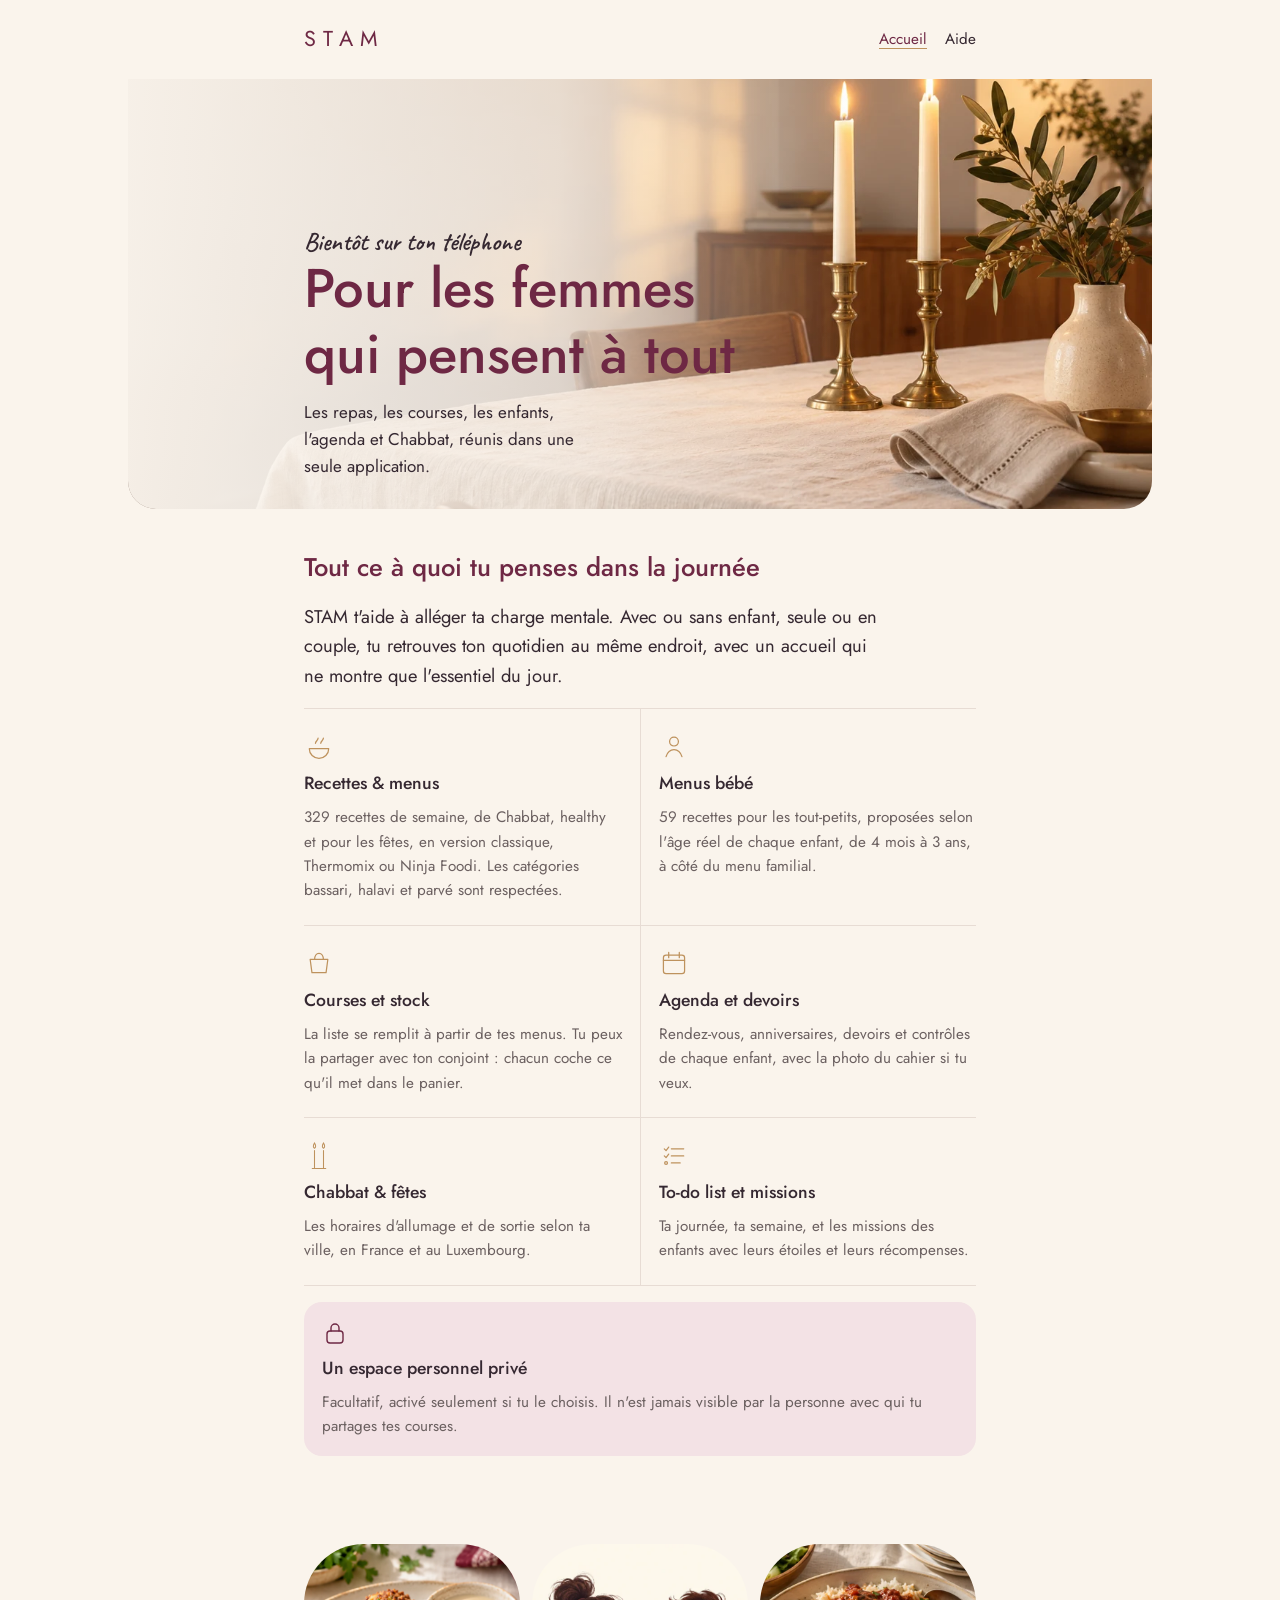
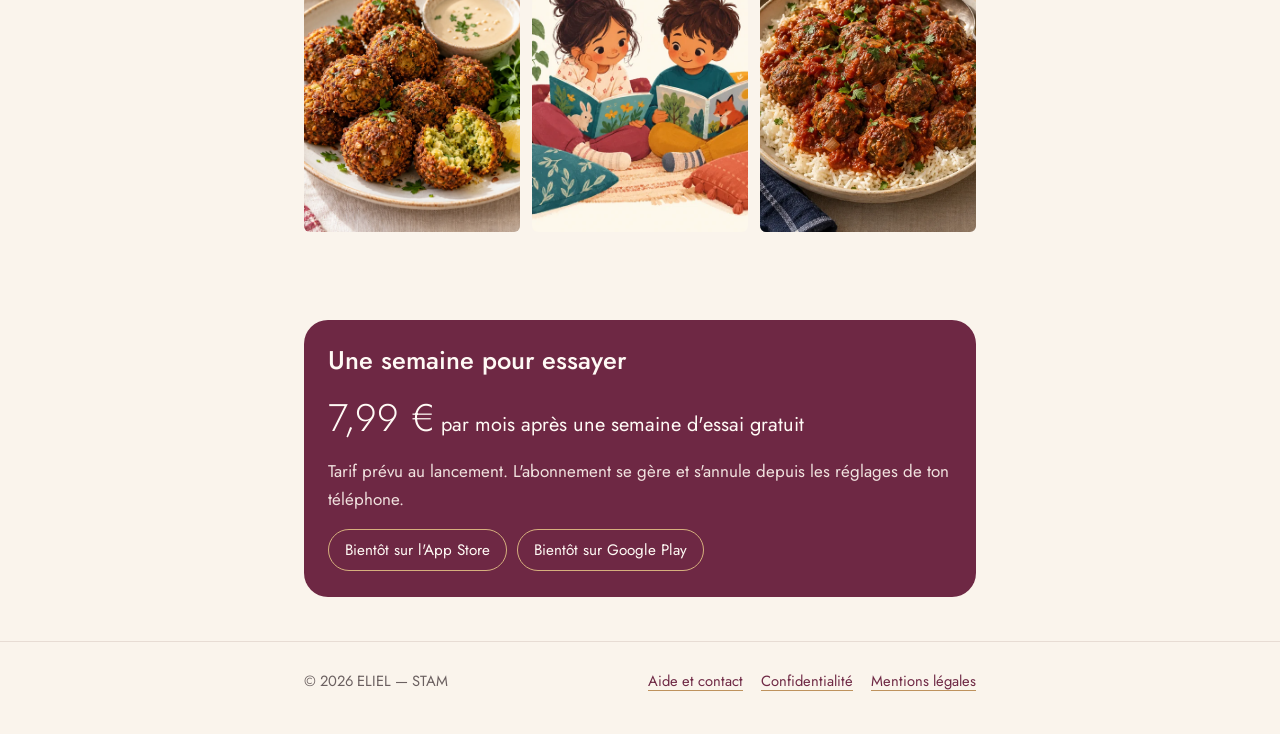
==== index.html @ 184fb8ef "Pas de référencement avant la sortie de l'application Co-Authored-By: Claude Opus 5.5 <noreply@anthr" ====
<!doctype html>
<html lang="fr">
<head>
<meta charset="utf-8">
<meta name="viewport" content="width=device-width, initial-scale=1, viewport-fit=cover">
<meta name="robots" content="noindex, nofollow">
<meta name="claude:viewport-fit-sides" content="cover">
<title>STAM</title>
<meta name="description" content="STAM, l'application pour les femmes qui pensent à tout : recettes et menus, courses, agenda et devoirs des enfants, horaires de Chabbat.">
<link rel="preconnect" href="https://fonts.googleapis.com">
<link rel="preconnect" href="https://fonts.gstatic.com" crossorigin>
<link rel="stylesheet" href="https://fonts.googleapis.com/css2?family=Jost:wght@300;400;500&amp;family=Caveat:wght@600&amp;display=swap">
<link rel="stylesheet" href="style.css">
</head>
<body>

<header class="entete gouttiere">
  <div class="colonne">
    <a class="marque" href="index.html" aria-label="STAM, accueil">STAM</a>
    <nav class="nav" aria-label="Pages du site">
      <a href="index.html" aria-current="page">Accueil</a>
      <a href="aide.html">Aide</a>
    </nav>
  </div>
</header>

<main>
  <div class="photo-tete">
    <img src="img/home-candles.webp" alt="Table de Chabbat dressée, deux bougies allumées sur des chandeliers dorés">
    <div class="accroche gouttiere">
      <div class="colonne">
        <p class="mot-main">Bientôt sur ton téléphone</p>
        <h1>Pour les femmes qui pensent à tout</h1>
        <p>Les repas, les courses, les enfants, l'agenda et Chabbat, réunis dans une seule application.</p>
      </div>
    </div>
  </div>

  <section class="section gouttiere" aria-labelledby="titre-espaces">
    <div class="colonne">
      <h2 id="titre-espaces">Tout ce à quoi tu penses dans la journée</h2>
      <p class="intro">STAM t'aide à alléger ta charge mentale. Avec ou sans enfant, seule ou en couple, tu retrouves ton quotidien au même endroit, avec un accueil qui ne montre que l'essentiel du jour.</p>
      <ul class="espaces">
        <li>
          <svg aria-hidden="true" width="30" height="30" viewBox="0 0 34 34" fill="none" stroke="currentColor" stroke-width="1.4" stroke-linecap="round" stroke-linejoin="round"><path d="M6 20h22a11 11 0 0 1-22 0z"/><path d="M13 14c0-3 3-3 3-6M19 14c0-3 3-3 3-6"/></svg>
          <strong>Recettes &amp; menus</strong>
          <span>329 recettes de semaine, de Chabbat, healthy et pour les fêtes, en version classique, Thermomix ou Ninja Foodi. Les catégories bassari, halavi et parvé sont respectées.</span>
        </li>
        <li>
          <svg aria-hidden="true" width="30" height="30" viewBox="0 0 34 34" fill="none" stroke="currentColor" stroke-width="1.4" stroke-linecap="round" stroke-linejoin="round"><circle cx="17" cy="12" r="5"/><path d="M8 29c1.5-5 5-8 9-8s7.5 3 9 8"/></svg>
          <strong>Menus bébé</strong>
          <span>59 recettes pour les tout-petits, proposées selon l'âge réel de chaque enfant, de 4 mois à 3 ans, à côté du menu familial.</span>
        </li>
        <li>
          <svg aria-hidden="true" width="30" height="30" viewBox="0 0 34 34" fill="none" stroke="currentColor" stroke-width="1.4" stroke-linecap="round" stroke-linejoin="round"><path d="M7 13h20l-2 15H9z"/><path d="M12 13c0-4 2-7 5-7s5 3 5 7"/></svg>
          <strong>Courses et stock</strong>
          <span>La liste se remplit à partir de tes menus. Tu peux la partager avec ton conjoint : chacun coche ce qu'il met dans le panier.</span>
        </li>
        <li>
          <svg aria-hidden="true" width="30" height="30" viewBox="0 0 34 34" fill="none" stroke="currentColor" stroke-width="1.4" stroke-linecap="round" stroke-linejoin="round"><rect x="5" y="8" width="24" height="21" rx="3"/><path d="M5 14h24M11 5v6M23 5v6"/></svg>
          <strong>Agenda et devoirs</strong>
          <span>Rendez-vous, anniversaires, devoirs et contrôles de chaque enfant, avec la photo du cahier si tu veux.</span>
        </li>
        <li>
          <svg aria-hidden="true" width="30" height="30" viewBox="0 0 30 40" fill="none" stroke="currentColor" stroke-width="1.4" stroke-linecap="round"><path d="M9 14v24M21 14v24M6 38h18"/><path d="M9 4c-2 3-2 6 0 7 2-1 2-4 0-7zM21 4c-2 3-2 6 0 7 2-1 2-4 0-7z"/></svg>
          <strong>Chabbat &amp; fêtes</strong>
          <span>Les horaires d'allumage et de sortie selon ta ville, en France et au Luxembourg.</span>
        </li>
        <li>
          <svg aria-hidden="true" width="30" height="30" viewBox="0 0 34 34" fill="none" stroke="currentColor" stroke-width="1.4" stroke-linecap="round" stroke-linejoin="round"><path d="M14 10h14M14 18h14M14 26h10"/><path d="M6 10l2 2 3-4M6 18l2 2 3-4"/><circle cx="8" cy="26" r="1.6"/></svg>
          <strong>To-do list et missions</strong>
          <span>Ta journée, ta semaine, et les missions des enfants avec leurs étoiles et leurs récompenses.</span>
        </li>
        <li class="prive">
          <svg aria-hidden="true" width="26" height="26" viewBox="0 0 26 26" fill="none" stroke="currentColor" stroke-width="1.4" stroke-linecap="round"><rect x="5" y="11" width="16" height="12" rx="3"/><path d="M9 11V8a4 4 0 0 1 8 0v3"/></svg>
          <strong>Un espace personnel privé</strong>
          <span>Facultatif, activé seulement si tu le choisis. Il n'est jamais visible par la personne avec qui tu partages tes courses.</span>
        </li>
      </ul>
    </div>
  </section>

  <section class="section gouttiere" aria-label="Photos de l'application">
    <div class="colonne photos">
      <img src="img/falafel-v2.webp" alt="Assiette de falafels et de légumes">
      <img src="img/calm.webp" alt="Illustration d'un moment calme en famille">
      <img src="img/boulettes-riz.webp" alt="Boulettes de bœuf à la tomate et riz">
    </div>
  </section>

  <section class="section gouttiere" aria-labelledby="titre-offre">
    <div class="colonne offre">
      <h2 id="titre-offre">Une semaine pour essayer</h2>
      <p class="prix"><strong>7,99 €</strong> par mois après une semaine d'essai gratuit</p>
      <p>Tarif prévu au lancement. L'abonnement se gère et s'annule depuis les réglages de ton téléphone.</p>
      <div class="bientot" aria-label="Disponibilité">
        <span>Bientôt sur l'App Store</span>
        <span>Bientôt sur Google Play</span>
      </div>
    </div>
  </section>
</main>

<footer class="pied gouttiere">
  <div class="colonne">
    <span>© 2026 ELIEL — STAM</span>
    <nav aria-label="Informations">
      <a href="aide.html">Aide et contact</a>
      <a href="confidentialite.html">Confidentialité</a>
      <a href="mentions-legales.html">Mentions légales</a>
    </nav>
  </div>
</footer>
</body>
</html>
---- style.css ----
/* STAM — site stam.house. Même univers que l'application : crème, bordeaux, or, sauge.
   Mise en page : colonne de lecture étroite, photo en tête d'accueil, pages légales en texte long. */
:root{
  --creme:#FAF4EC; --surface:#FFFAF5; --bordeaux:#6E2844; --bordeaux-fonce:#4F1A30;
  --or:#BE925D; --or-texte:#8E6532; --sauge:#66745E; --rose:#F3E2E5;
  --encre:#352831; --gris:#6B6060; --ligne:#E7DCD4;
  --f-titre:'Jost',-apple-system,BlinkMacSystemFont,'Segoe UI',sans-serif;
  --f-texte:'Jost',-apple-system,BlinkMacSystemFont,'Segoe UI',sans-serif;
  --f-main:'Caveat','Segoe Script','Bradley Hand',cursive;
  --largeur:42rem;
  color-scheme:light;
}
*{box-sizing:border-box}
html{-webkit-text-size-adjust:100%}
body{margin:0;background:var(--creme);color:var(--encre);font-family:var(--f-texte);font-size:1.0625rem;line-height:1.6}
img{max-width:100%;display:block}
a{color:var(--bordeaux);text-decoration-color:var(--or);text-underline-offset:4px}
a:hover{color:var(--bordeaux-fonce)}
:focus-visible{outline:2px solid var(--bordeaux);outline-offset:3px}
h1,h2,h3{font-family:var(--f-titre);color:var(--bordeaux);font-weight:500;line-height:1.2;text-wrap:balance;margin:0}

.gouttiere{padding-left:max(20px,env(safe-area-inset-left,0px));padding-right:max(20px,env(safe-area-inset-right,0px))}
.colonne{max-width:var(--largeur);margin:0 auto}

/* En-tête */
.entete{padding-block:22px}
.entete .colonne{display:flex;align-items:center;justify-content:space-between;gap:16px}
.marque{font-family:var(--f-titre);font-weight:400;font-size:1.35rem;letter-spacing:.34em;color:var(--bordeaux);text-decoration:none}
.nav{display:flex;gap:18px;flex-wrap:wrap;font-size:.95rem}
.nav a{text-decoration:none;color:var(--encre)}
.nav a[aria-current="page"]{color:var(--bordeaux);text-decoration:underline;text-decoration-color:var(--or)}

/* Accueil */
.photo-tete{position:relative;max-width:64rem;margin:0 auto;border-radius:0 0 28px 28px;overflow:hidden}
.photo-tete img{width:100%;height:min(62vw,430px);object-fit:cover;object-position:70% 50%}
.photo-tete::after{content:"";position:absolute;inset:0;background:linear-gradient(90deg,#FAF4ECF2 0%,#FAF4ECB3 42%,#FAF4EC00 72%)}
.accroche{position:absolute;z-index:1;left:0;right:0;bottom:0;padding-block:28px}
.accroche h1{font-size:clamp(2rem,6.5vw,3.4rem);max-width:13ch}
.accroche p{margin:12px 0 0;max-width:28ch;color:var(--encre)}
.mot-main{font-family:var(--f-main);font-weight:600;font-size:1.6rem;line-height:1.1;color:var(--or-texte)}

.section{padding-block:44px}
.section h2{font-size:1.6rem;margin-bottom:18px}
.intro{font-size:1.15rem;max-width:36rem}

.espaces{display:grid;grid-template-columns:repeat(2,minmax(0,1fr));border-top:1px solid var(--ligne);margin:0;padding:0;list-style:none}
.espaces li{padding:22px 18px 22px 0;border-bottom:1px solid var(--ligne);display:flex;flex-direction:column;gap:8px;min-width:0}
.espaces li:nth-child(even){padding-left:18px;padding-right:0;border-left:1px solid var(--ligne)}
.espaces svg{color:var(--or)}
.espaces strong{font-weight:500;font-size:1.1rem;color:var(--encre)}
.espaces span{font-size:.95rem;color:var(--gris)}
.espaces .prive{grid-column:1/-1;padding:18px;margin-top:16px;border:0;border-radius:18px;background:var(--rose)}
.espaces .prive:nth-child(even){border-left:0;padding-left:18px}
.espaces .prive svg{color:var(--bordeaux)}

.offre{background:var(--bordeaux);color:var(--surface);border-radius:24px;padding:26px 24px;display:flex;flex-direction:column;gap:10px}
.offre h2{color:var(--surface);margin:0}
.offre p{margin:0;color:#F0E1DE}
.offre .prix{font-size:1.25rem;color:var(--surface)}
.offre .prix strong{font-weight:300;font-size:2.4rem}
.bientot{display:flex;flex-wrap:wrap;gap:10px;margin-top:6px}
.bientot span{border:1px solid #D6B07E;border-radius:999px;padding:8px 16px;font-size:.95rem}

.photos{display:grid;grid-template-columns:repeat(3,minmax(0,1fr));gap:12px}
.photos img{width:100%;aspect-ratio:3/4;object-fit:cover;border-radius:60px 60px 6px 6px}

/* Pages de texte */
.page{padding-block:20px 56px}
.page h1{font-size:clamp(1.9rem,6vw,2.6rem);margin-bottom:8px}
.maj{color:var(--gris);font-size:.95rem;margin:0 0 28px}
.page h2{font-size:1.3rem;margin:36px 0 10px;padding-top:20px;border-top:1px solid var(--ligne)}
.page h3{font-size:1.08rem;color:var(--encre);margin:22px 0 6px}
.page p,.page li{max-width:38rem}
.page ul{padding-left:1.2rem}
.page li{margin:6px 0}
.encadre{background:var(--surface);border:1px solid var(--ligne);border-radius:18px;padding:18px 20px;margin:18px 0}
.encadre p{margin:0}
.fiche{display:grid;grid-template-columns:minmax(0,11rem) minmax(0,1fr);gap:8px 18px;margin:0}
.fiche dt{color:var(--gris)}
.fiche dd{margin:0;overflow-wrap:anywhere}
.tableau{overflow-x:auto;margin:14px 0}
table{border-collapse:collapse;width:100%;min-width:34rem;font-size:.97rem}
th,td{text-align:left;vertical-align:top;padding:12px 12px 12px 0;border-bottom:1px solid var(--ligne)}
th{font-weight:500;color:var(--bordeaux)}
.a-completer{background:#FBEFC8;border-radius:4px;padding:0 4px}
.projet{background:var(--rose);color:var(--bordeaux-fonce);border-radius:14px;padding:12px 16px;margin:0 0 24px;font-size:.95rem}

/* Aide */
.contact{display:flex;flex-wrap:wrap;align-items:center;gap:10px 14px;background:var(--surface);border:1px solid var(--or);border-radius:20px;padding:18px 20px}
.contact code{font-family:var(--f-texte);font-size:1.15rem;color:var(--bordeaux);user-select:all;overflow-wrap:anywhere}
.bouton{font:inherit;font-size:.95rem;border:1px solid var(--or);background:transparent;color:var(--bordeaux);border-radius:999px;min-height:44px;padding:0 18px;cursor:pointer}
details{border-bottom:1px solid var(--ligne);padding:14px 0}
summary{cursor:pointer;font-weight:500;color:var(--encre);min-height:28px}
details p{margin:10px 0 0}

/* Pied de page */
.pied{border-top:1px solid var(--ligne);padding-block:28px 40px;font-size:.92rem;color:var(--gris)}
.pied .colonne{display:flex;flex-wrap:wrap;gap:10px 22px;justify-content:space-between}
.pied nav{display:flex;flex-wrap:wrap;gap:8px 18px}

@media (max-width:520px){
  .photo-tete img{height:440px;object-position:68% 50%}
  .photo-tete::after{background:linear-gradient(180deg,#FAF4EC00 20%,#FAF4ECE6 62%,#FAF4EC 100%)}
  .espaces{grid-template-columns:minmax(0,1fr)}
  .espaces li,.espaces li:nth-child(even){padding:18px 0;border-left:0}
  .espaces .prive,.espaces .prive:nth-child(even){padding:18px}
  .photos{gap:8px}
  .fiche{grid-template-columns:minmax(0,1fr)}
  .fiche dd{margin-bottom:10px}
}
@media (prefers-reduced-motion:reduce){*{scroll-behavior:auto!important;transition:none!important}}
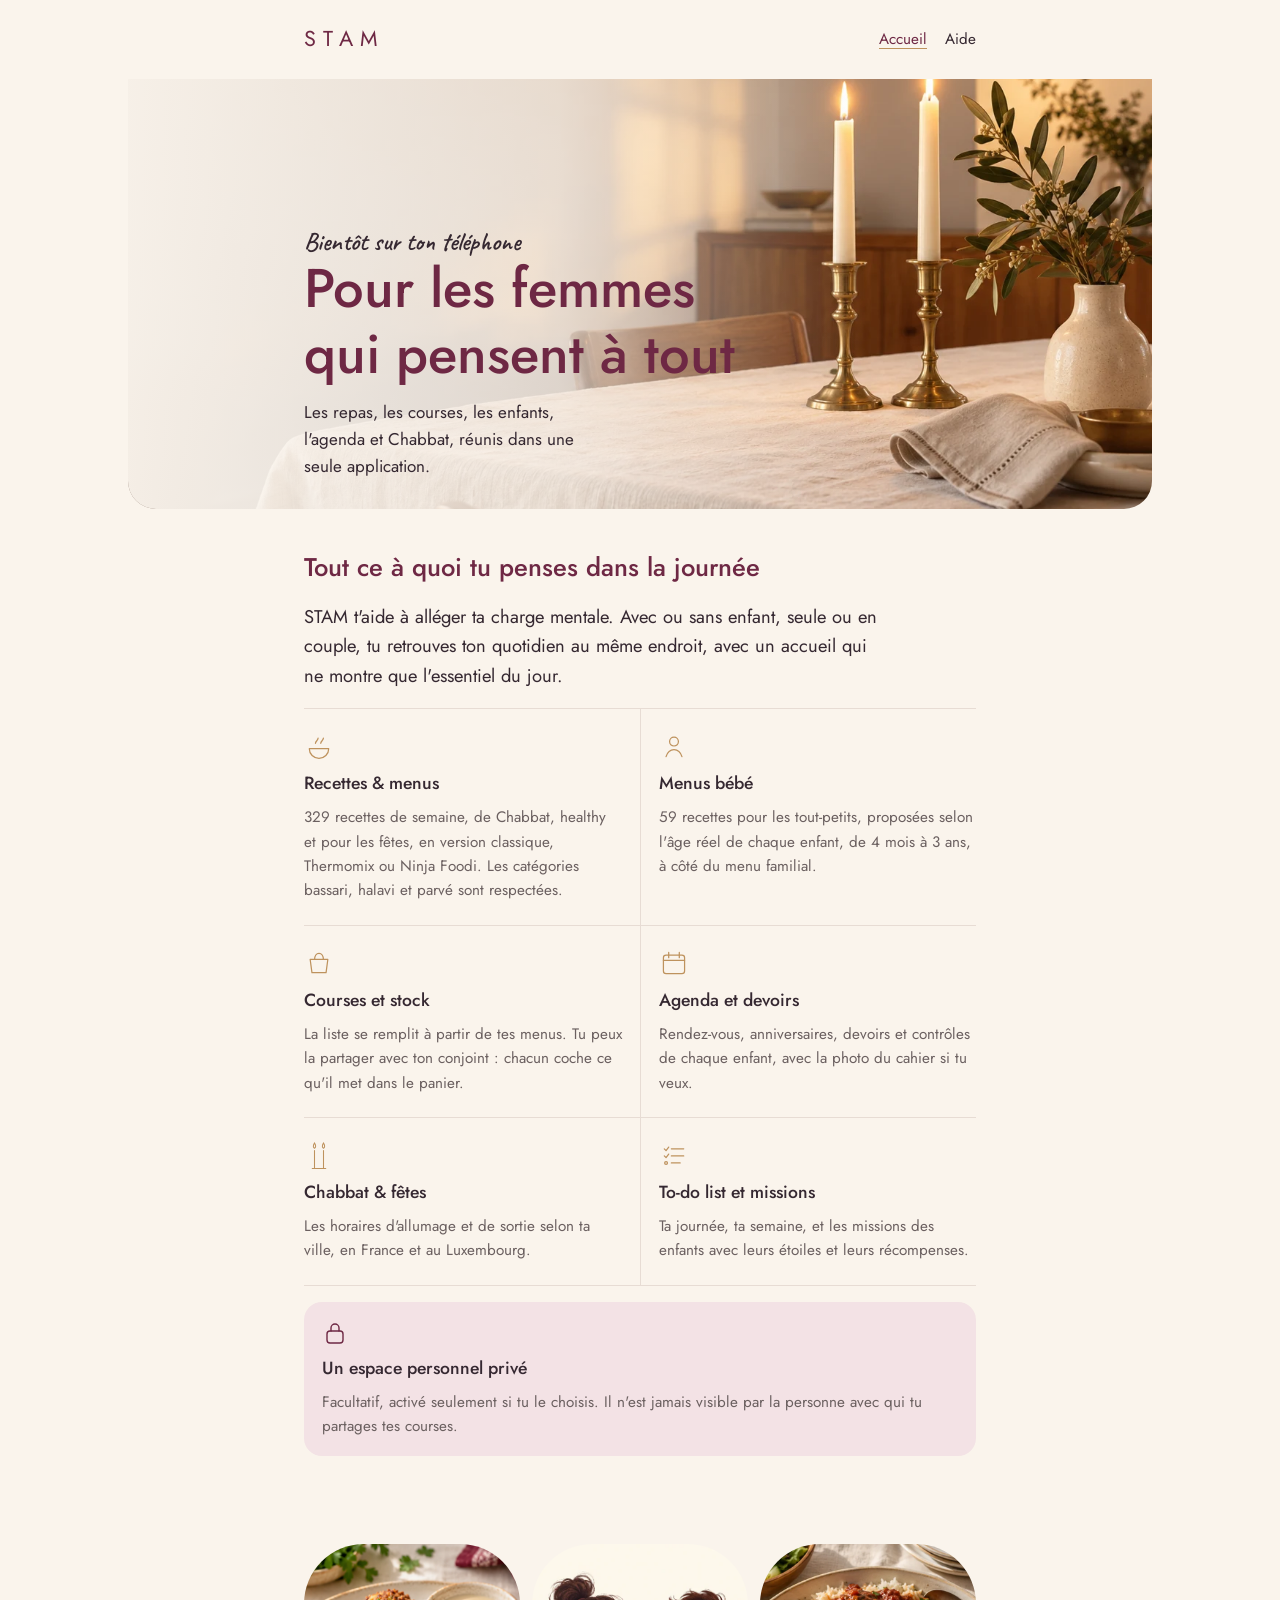
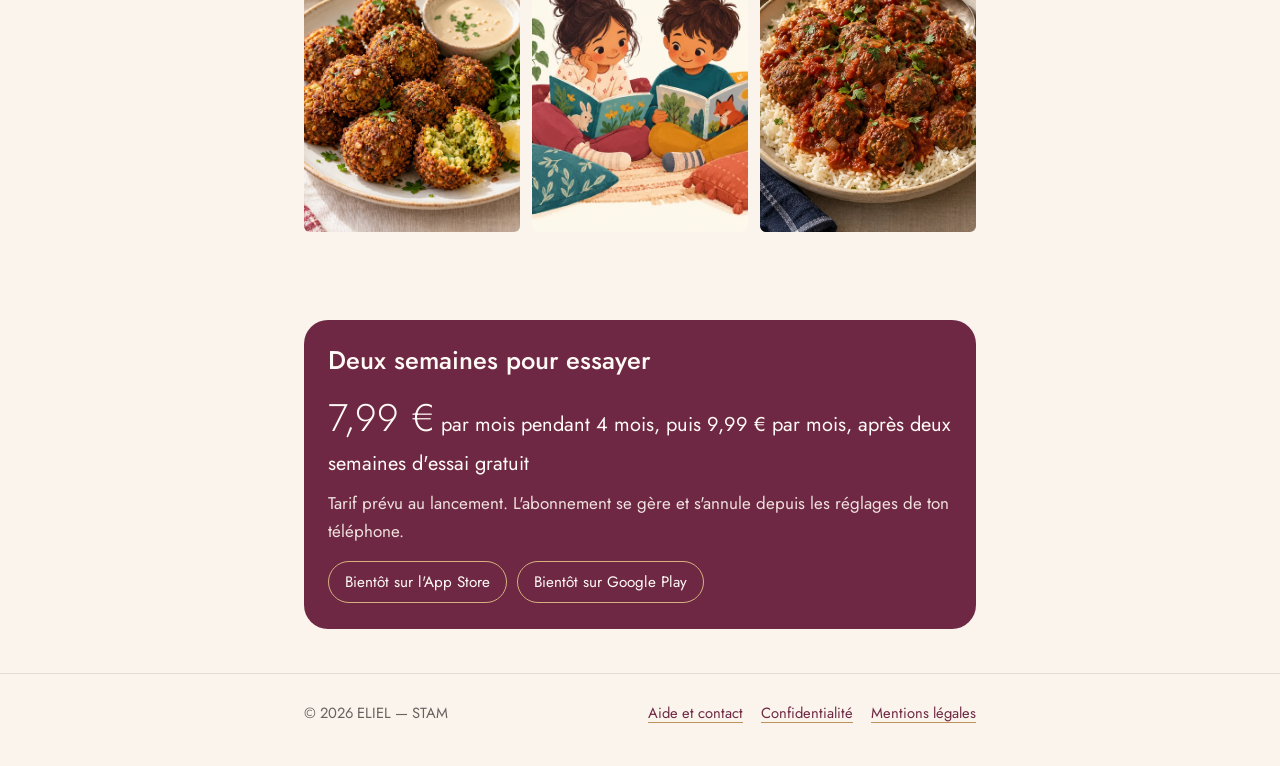
==== commit ebd4826a: "Offre : deux semaines d'essai, 7,99 € pendant 4 mois, puis 9,99 € Co-Authored-By: Claude Opus 5.5 <n" ====
--- a/index.html
+++ b/index.html
@@ -90,8 +90,8 @@
 
   <section class="section gouttiere" aria-labelledby="titre-offre">
     <div class="colonne offre">
-      <h2 id="titre-offre">Une semaine pour essayer</h2>
-      <p class="prix"><strong>7,99 €</strong> par mois après une semaine d'essai gratuit</p>
+      <h2 id="titre-offre">Deux semaines pour essayer</h2>
+      <p class="prix"><strong>7,99 €</strong> par mois pendant 4 mois, puis 9,99 € par mois, après deux semaines d'essai gratuit</p>
       <p>Tarif prévu au lancement. L'abonnement se gère et s'annule depuis les réglages de ton téléphone.</p>
       <div class="bientot" aria-label="Disponibilité">
         <span>Bientôt sur l'App Store</span>
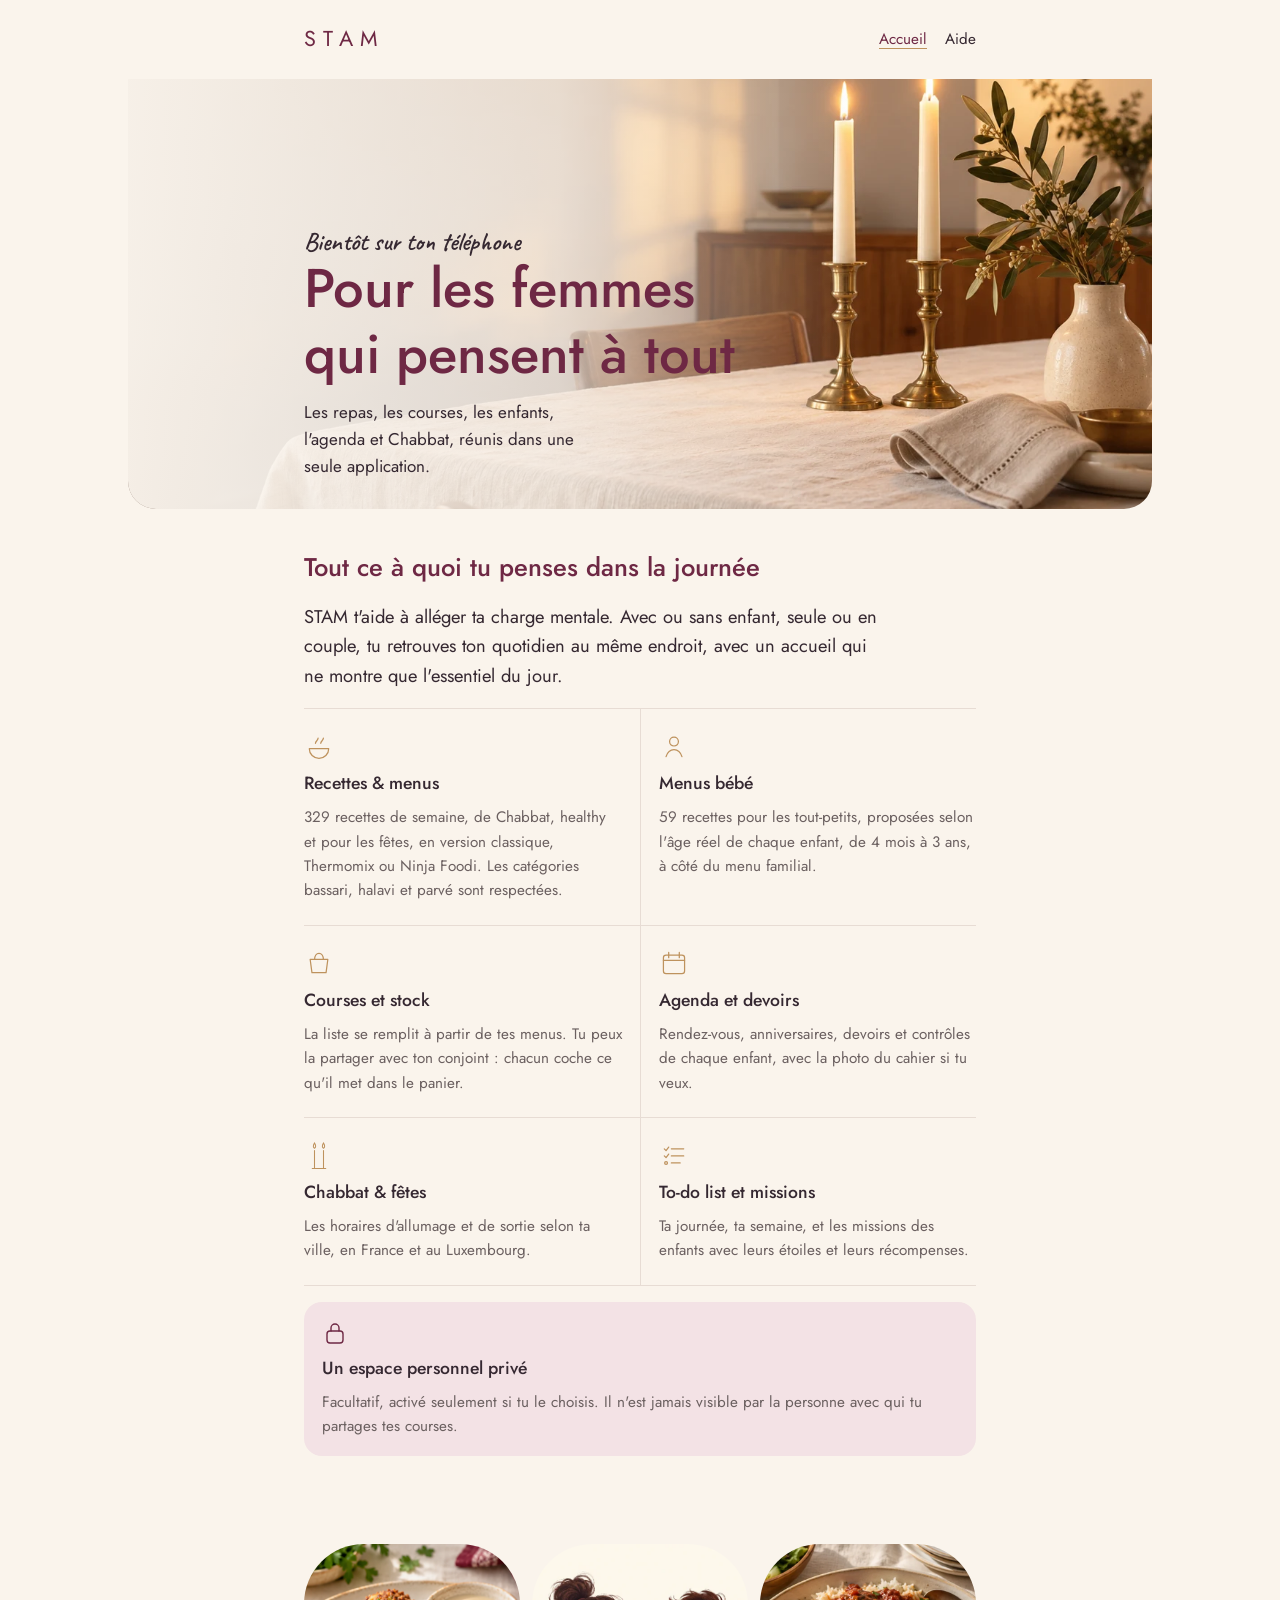
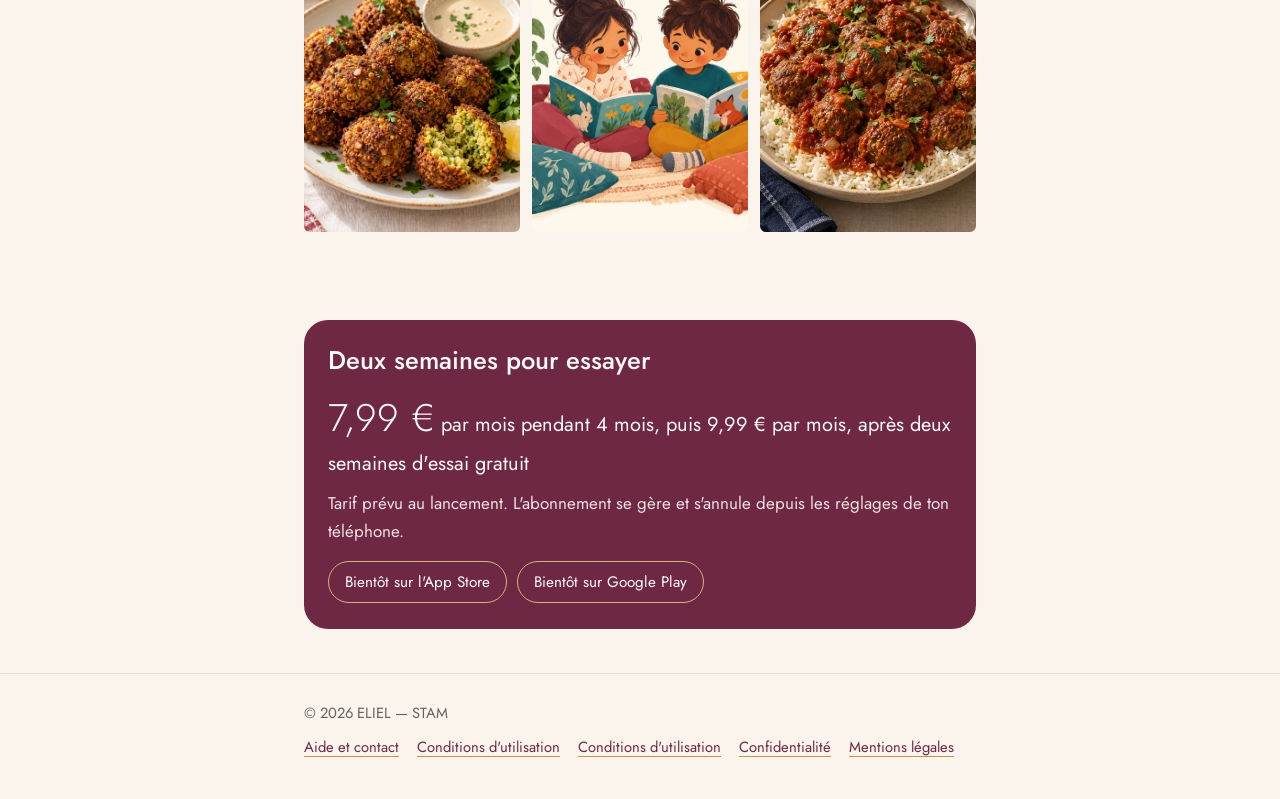
==== commit 6b857c49: "Conditions d'utilisation publiées (conditions.html) et lien dans chaque pied de page Texte repris de" ====
--- a/index.html
+++ b/index.html
@@ -106,6 +106,8 @@
     <span>© 2026 ELIEL — STAM</span>
     <nav aria-label="Informations">
       <a href="aide.html">Aide et contact</a>
+      <a href="conditions.html">Conditions d'utilisation</a>
+      <a href=\"conditions.html\">Conditions d'utilisation</a>
       <a href="confidentialite.html">Confidentialité</a>
       <a href="mentions-legales.html">Mentions légales</a>
     </nav>
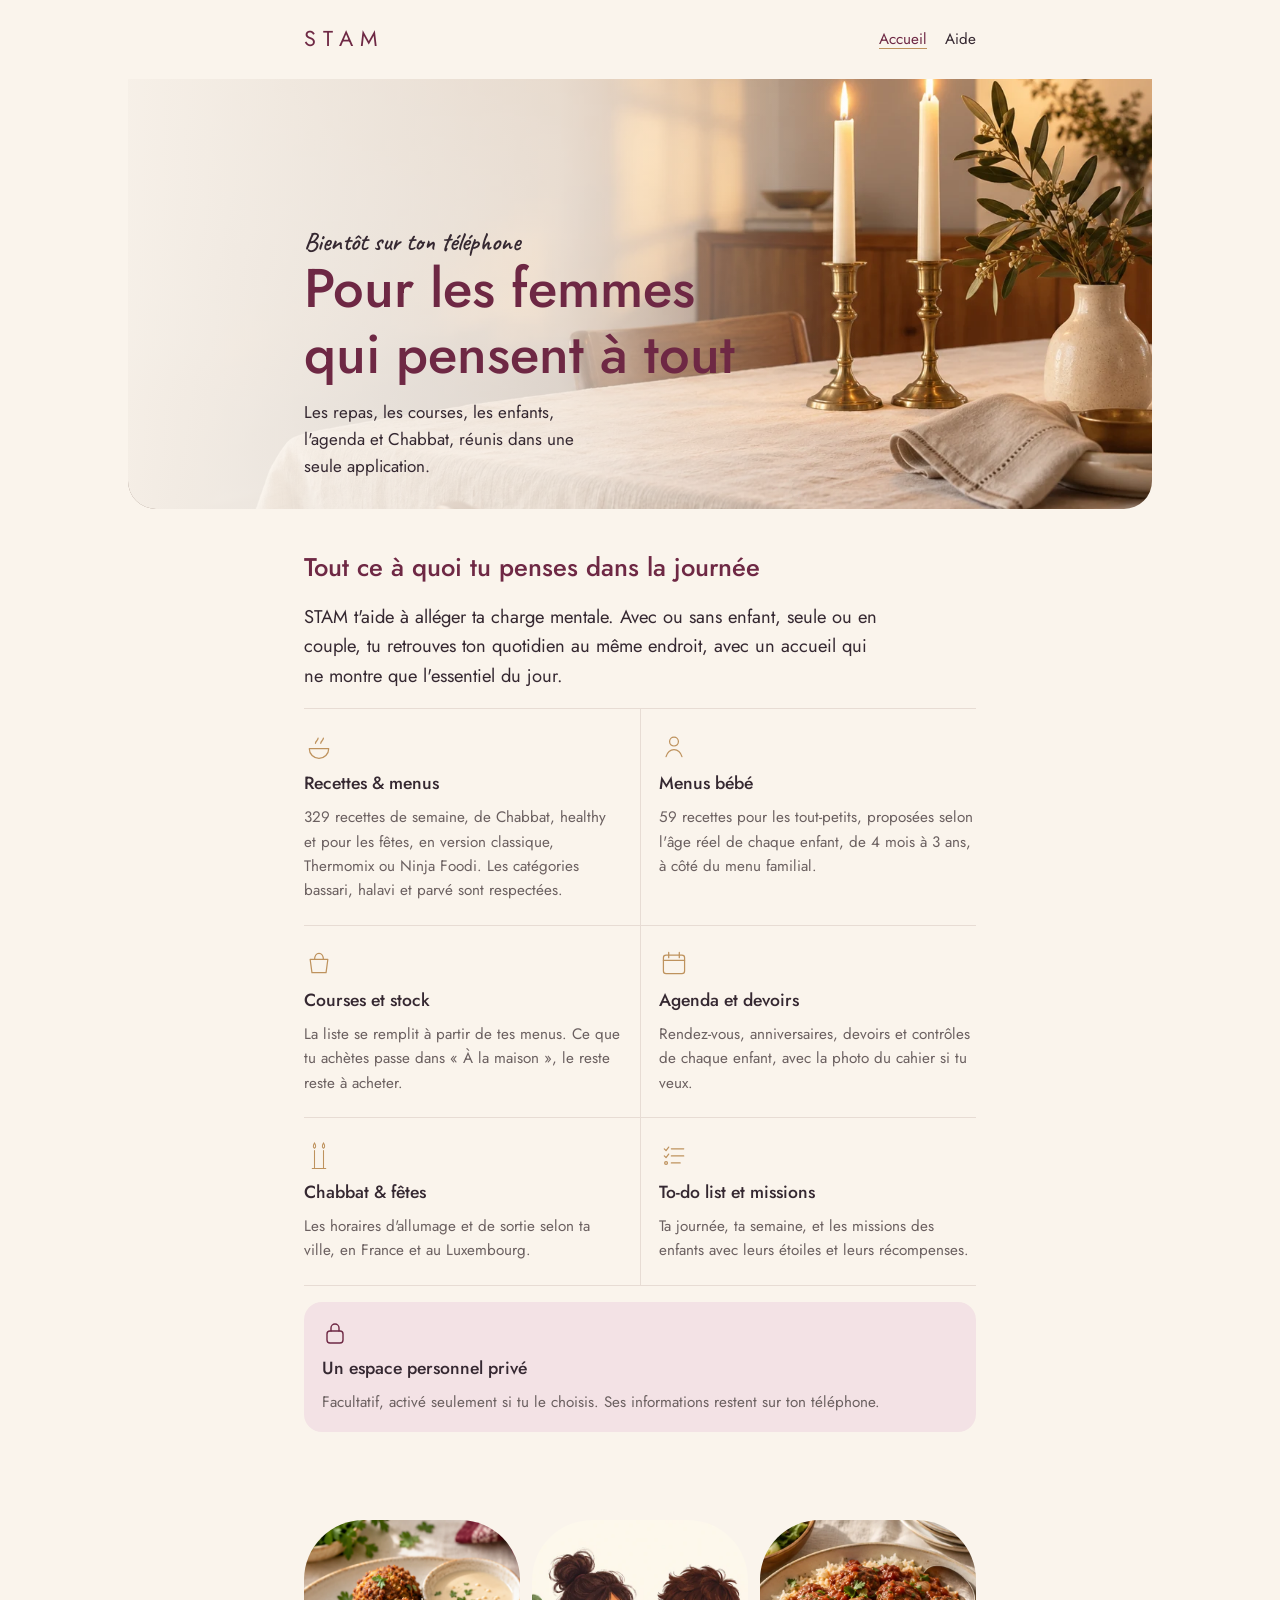
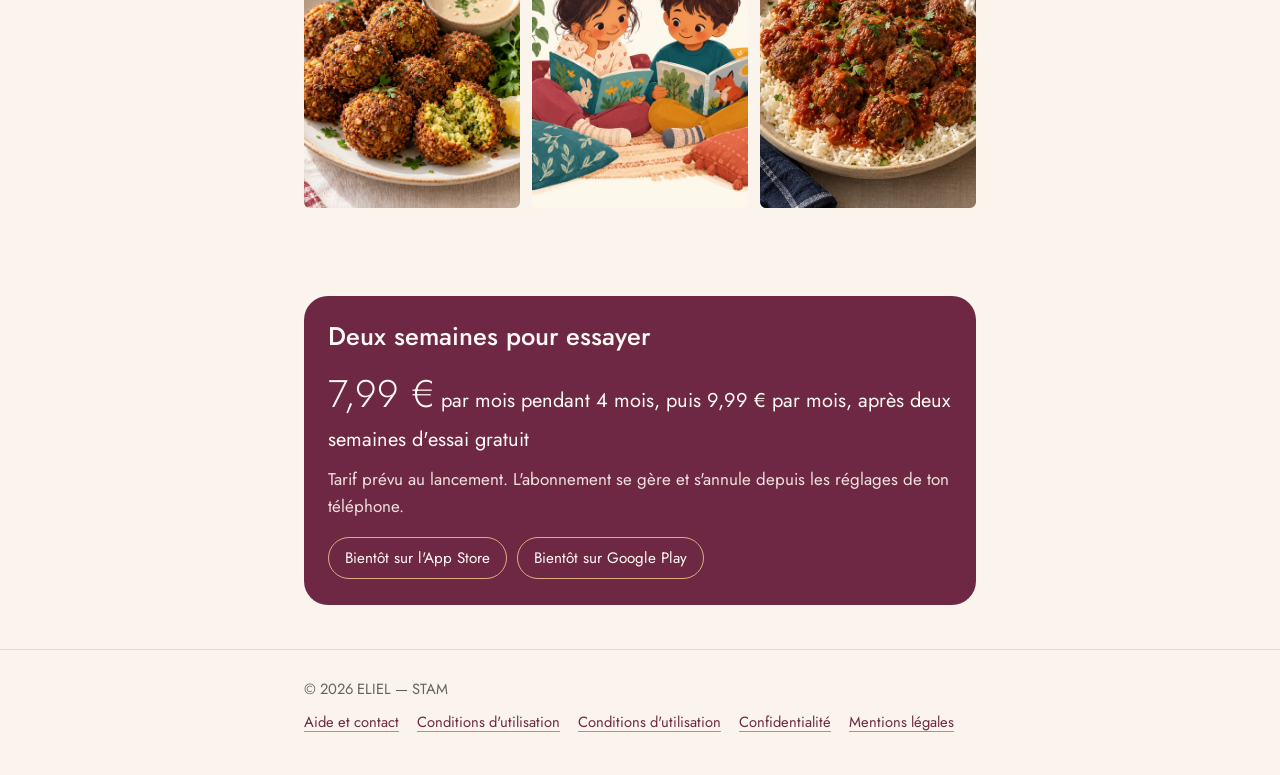
==== commit 77216306: "Accueil du site aligné sur la première version de l'app Co-Authored-By: Claude Opus 5.5 <noreply@ant" ====
--- a/index.html
+++ b/index.html
@@ -54,7 +54,7 @@
         <li>
           <svg aria-hidden="true" width="30" height="30" viewBox="0 0 34 34" fill="none" stroke="currentColor" stroke-width="1.4" stroke-linecap="round" stroke-linejoin="round"><path d="M7 13h20l-2 15H9z"/><path d="M12 13c0-4 2-7 5-7s5 3 5 7"/></svg>
           <strong>Courses et stock</strong>
-          <span>La liste se remplit à partir de tes menus. Tu peux la partager avec ton conjoint : chacun coche ce qu'il met dans le panier.</span>
+          <span>La liste se remplit à partir de tes menus. Ce que tu achètes passe dans « À la maison », le reste reste à acheter.</span>
         </li>
         <li>
           <svg aria-hidden="true" width="30" height="30" viewBox="0 0 34 34" fill="none" stroke="currentColor" stroke-width="1.4" stroke-linecap="round" stroke-linejoin="round"><rect x="5" y="8" width="24" height="21" rx="3"/><path d="M5 14h24M11 5v6M23 5v6"/></svg>
@@ -74,7 +74,7 @@
         <li class="prive">
           <svg aria-hidden="true" width="26" height="26" viewBox="0 0 26 26" fill="none" stroke="currentColor" stroke-width="1.4" stroke-linecap="round"><rect x="5" y="11" width="16" height="12" rx="3"/><path d="M9 11V8a4 4 0 0 1 8 0v3"/></svg>
           <strong>Un espace personnel privé</strong>
-          <span>Facultatif, activé seulement si tu le choisis. Il n'est jamais visible par la personne avec qui tu partages tes courses.</span>
+          <span>Facultatif, activé seulement si tu le choisis. Ses informations restent sur ton téléphone.</span>
         </li>
       </ul>
     </div>
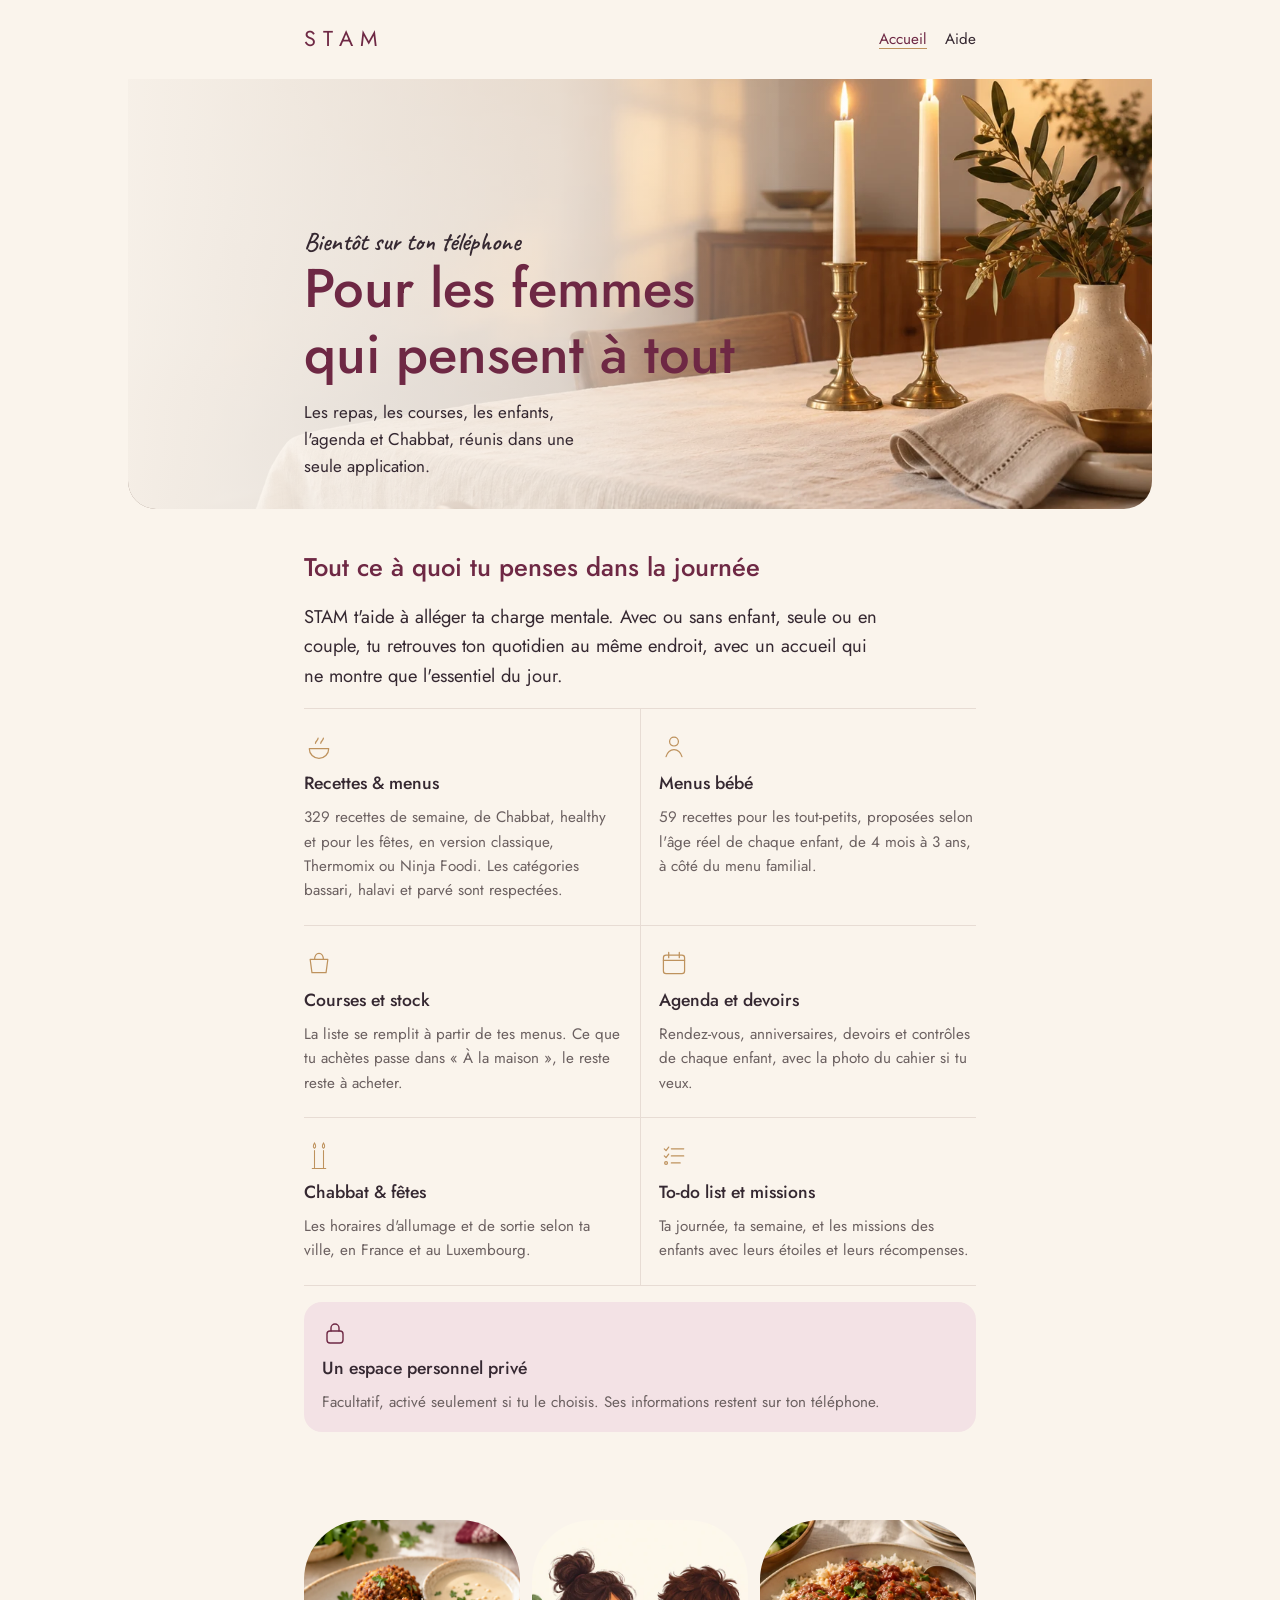
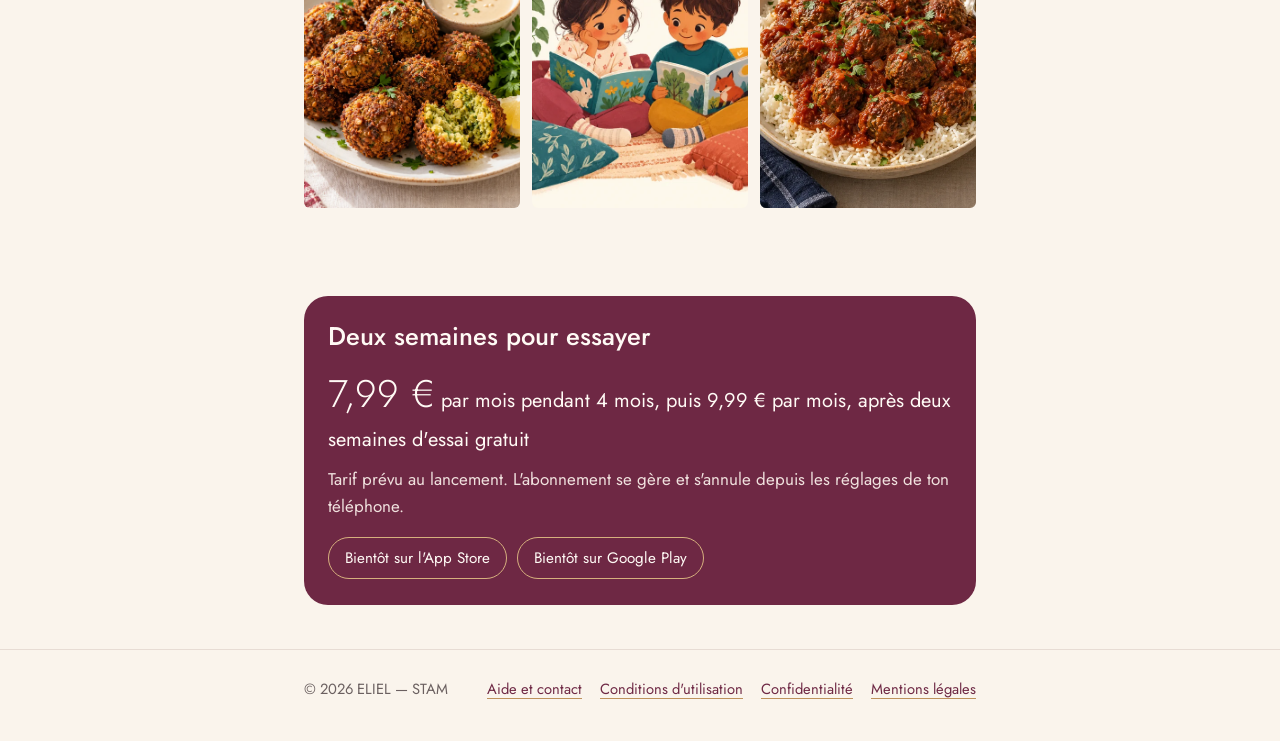
==== commit 66125543: "Pied de page : lien en double retiré Co-Authored-By: Claude Opus 5.5 <noreply@anthropic.com> Claude-" ====
--- a/index.html
+++ b/index.html
@@ -107,7 +107,6 @@
     <nav aria-label="Informations">
       <a href="aide.html">Aide et contact</a>
       <a href="conditions.html">Conditions d'utilisation</a>
-      <a href=\"conditions.html\">Conditions d'utilisation</a>
       <a href="confidentialite.html">Confidentialité</a>
       <a href="mentions-legales.html">Mentions légales</a>
     </nav>
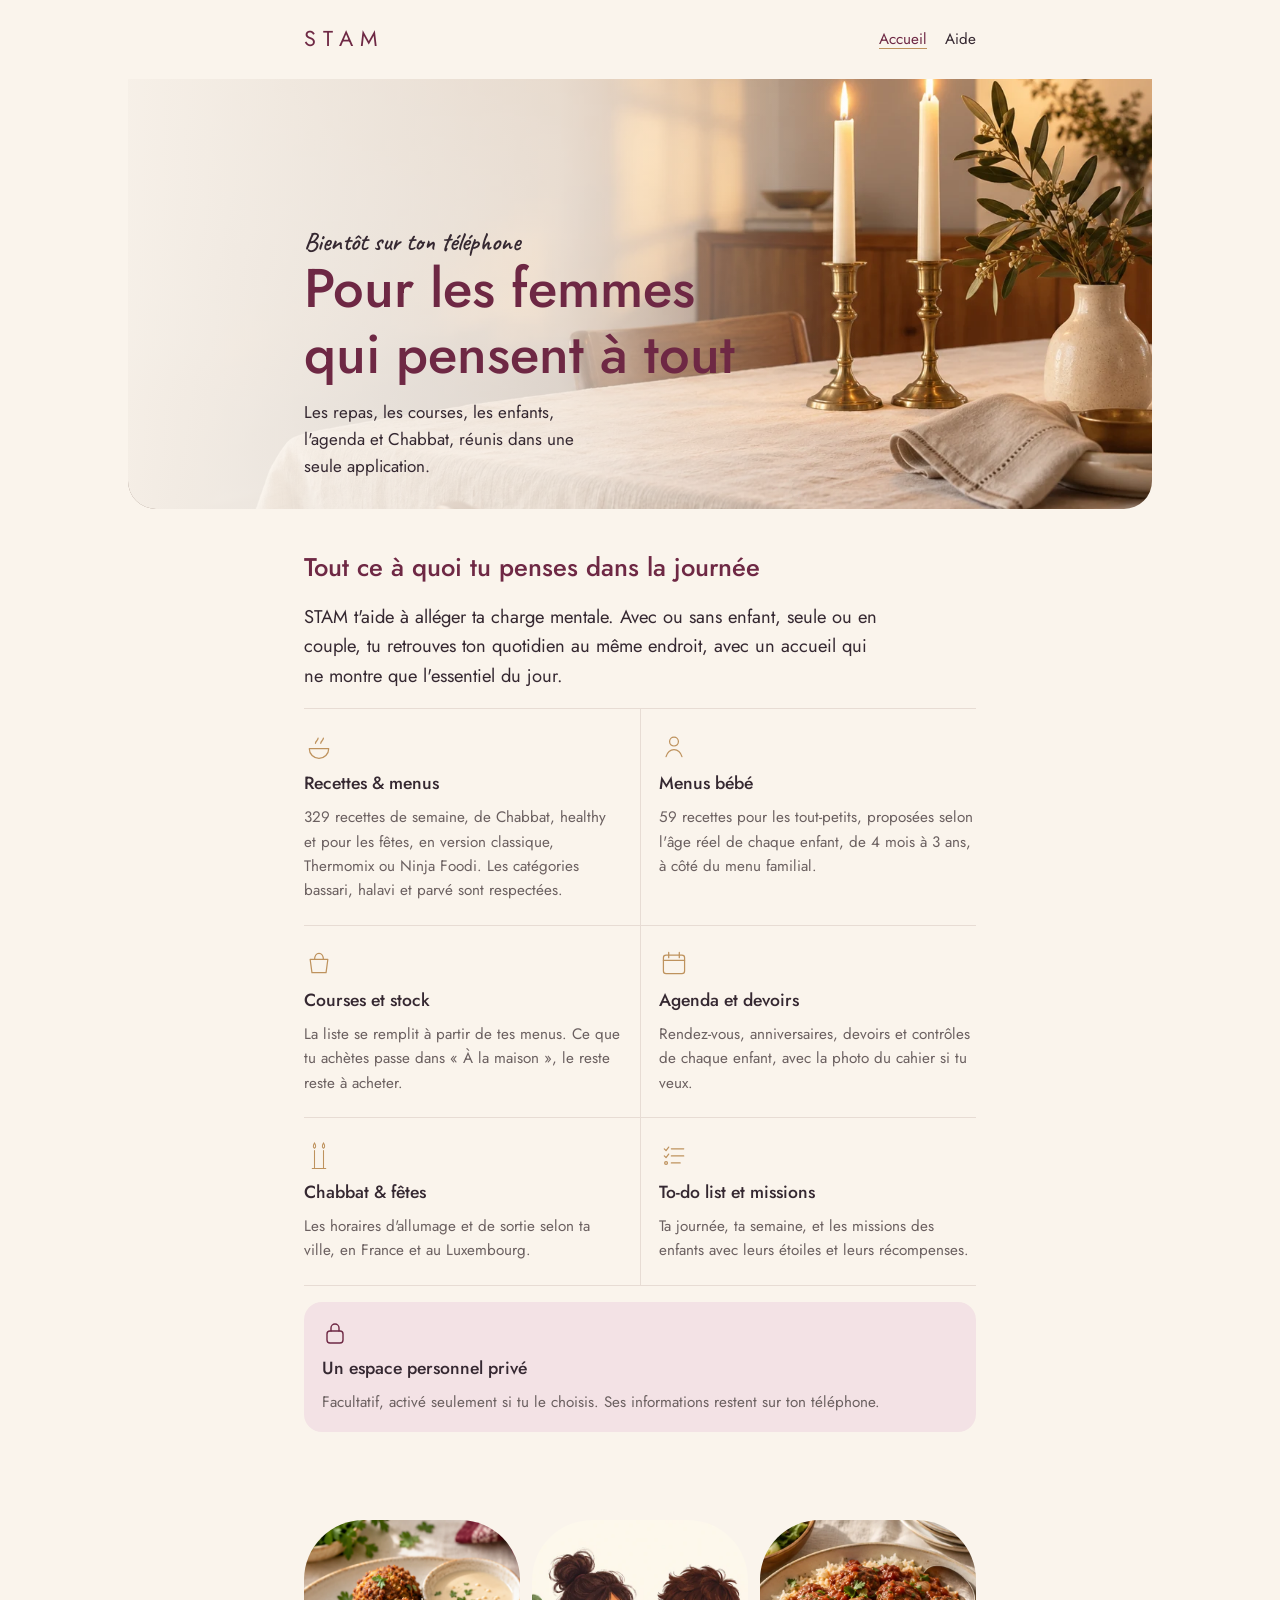
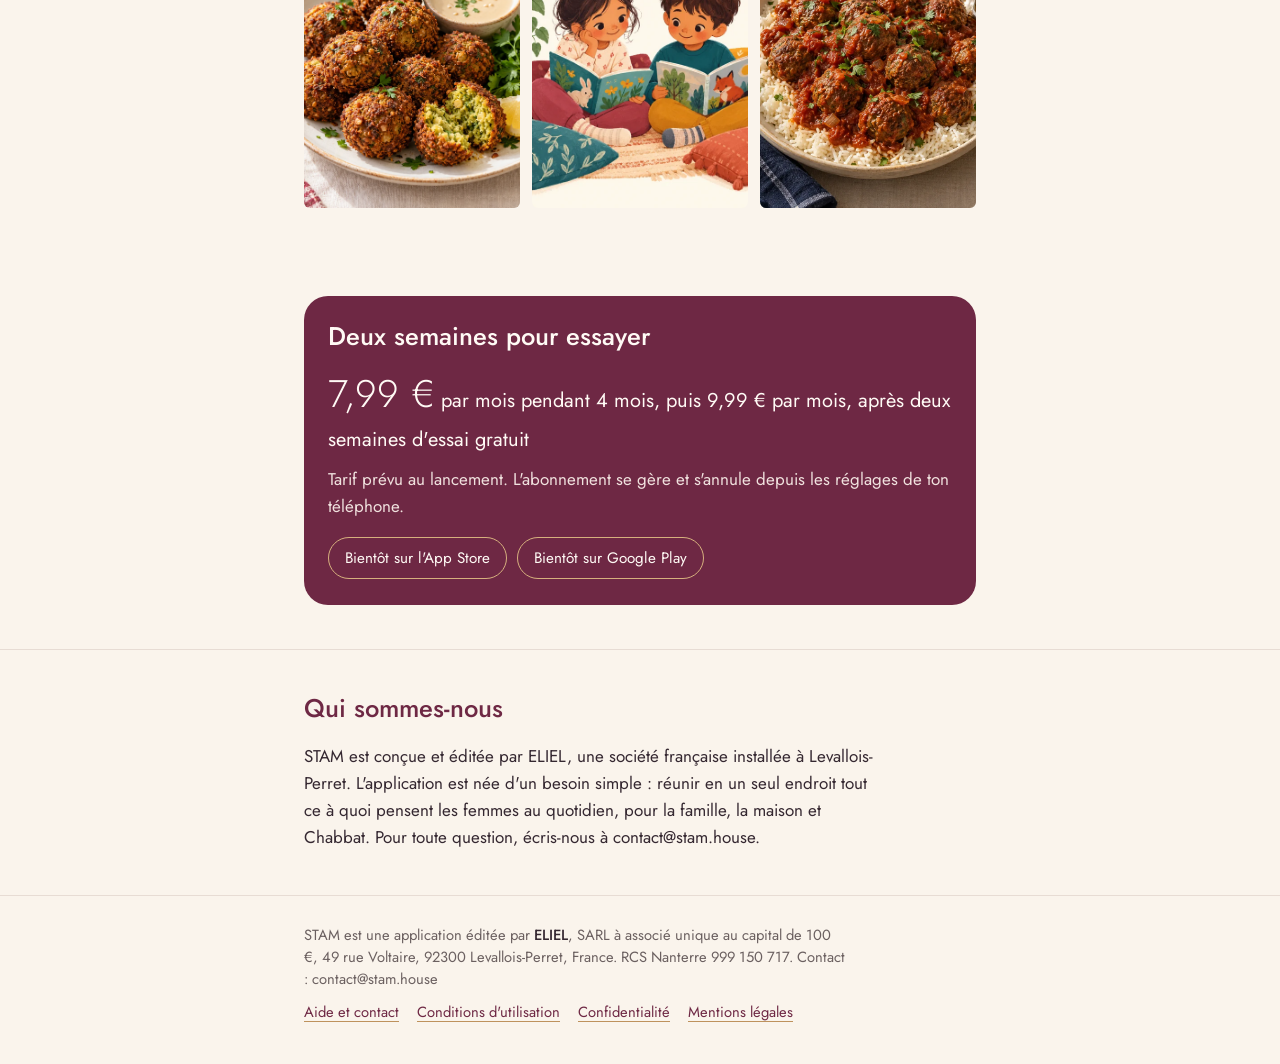
==== commit e6d4f80e: "Lien visible entre le site et ELIEL (éditeur en pied de page, section Qui sommes-nous) Co-Authored-B" ====
--- a/index.html
+++ b/index.html
@@ -99,11 +99,17 @@
       </div>
     </div>
   </section>
+  <section class="section gouttiere qui" aria-labelledby="titre-qui">
+    <div class="colonne">
+      <h2 id="titre-qui">Qui sommes-nous</h2>
+      <p>STAM est conçue et éditée par ELIEL, une société française installée à Levallois-Perret. L'application est née d'un besoin simple : réunir en un seul endroit tout ce à quoi pensent les femmes au quotidien, pour la famille, la maison et Chabbat. Pour toute question, écris-nous à contact@stam.house.</p>
+    </div>
+  </section>
 </main>
 
 <footer class="pied gouttiere">
   <div class="colonne">
-    <span>© 2026 ELIEL — STAM</span>
+    <p class="editeur">STAM est une application éditée par <strong>ELIEL</strong>, SARL à associé unique au capital de 100 €, 49 rue Voltaire, 92300 Levallois-Perret, France. RCS Nanterre 999 150 717. Contact : contact@stam.house</p>
     <nav aria-label="Informations">
       <a href="aide.html">Aide et contact</a>
       <a href="conditions.html">Conditions d'utilisation</a>
--- a/style.css
+++ b/style.css
@@ -109,3 +109,7 @@
   .fiche dd{margin-bottom:10px}
 }
 @media (prefers-reduced-motion:reduce){*{scroll-behavior:auto!important;transition:none!important}}
+.pied .editeur{margin:0;max-width:34rem;line-height:1.5}
+.pied .editeur strong{color:var(--encre);font-weight:500}
+.qui{border-top:1px solid var(--ligne)}
+.qui p{max-width:36rem;margin:0}
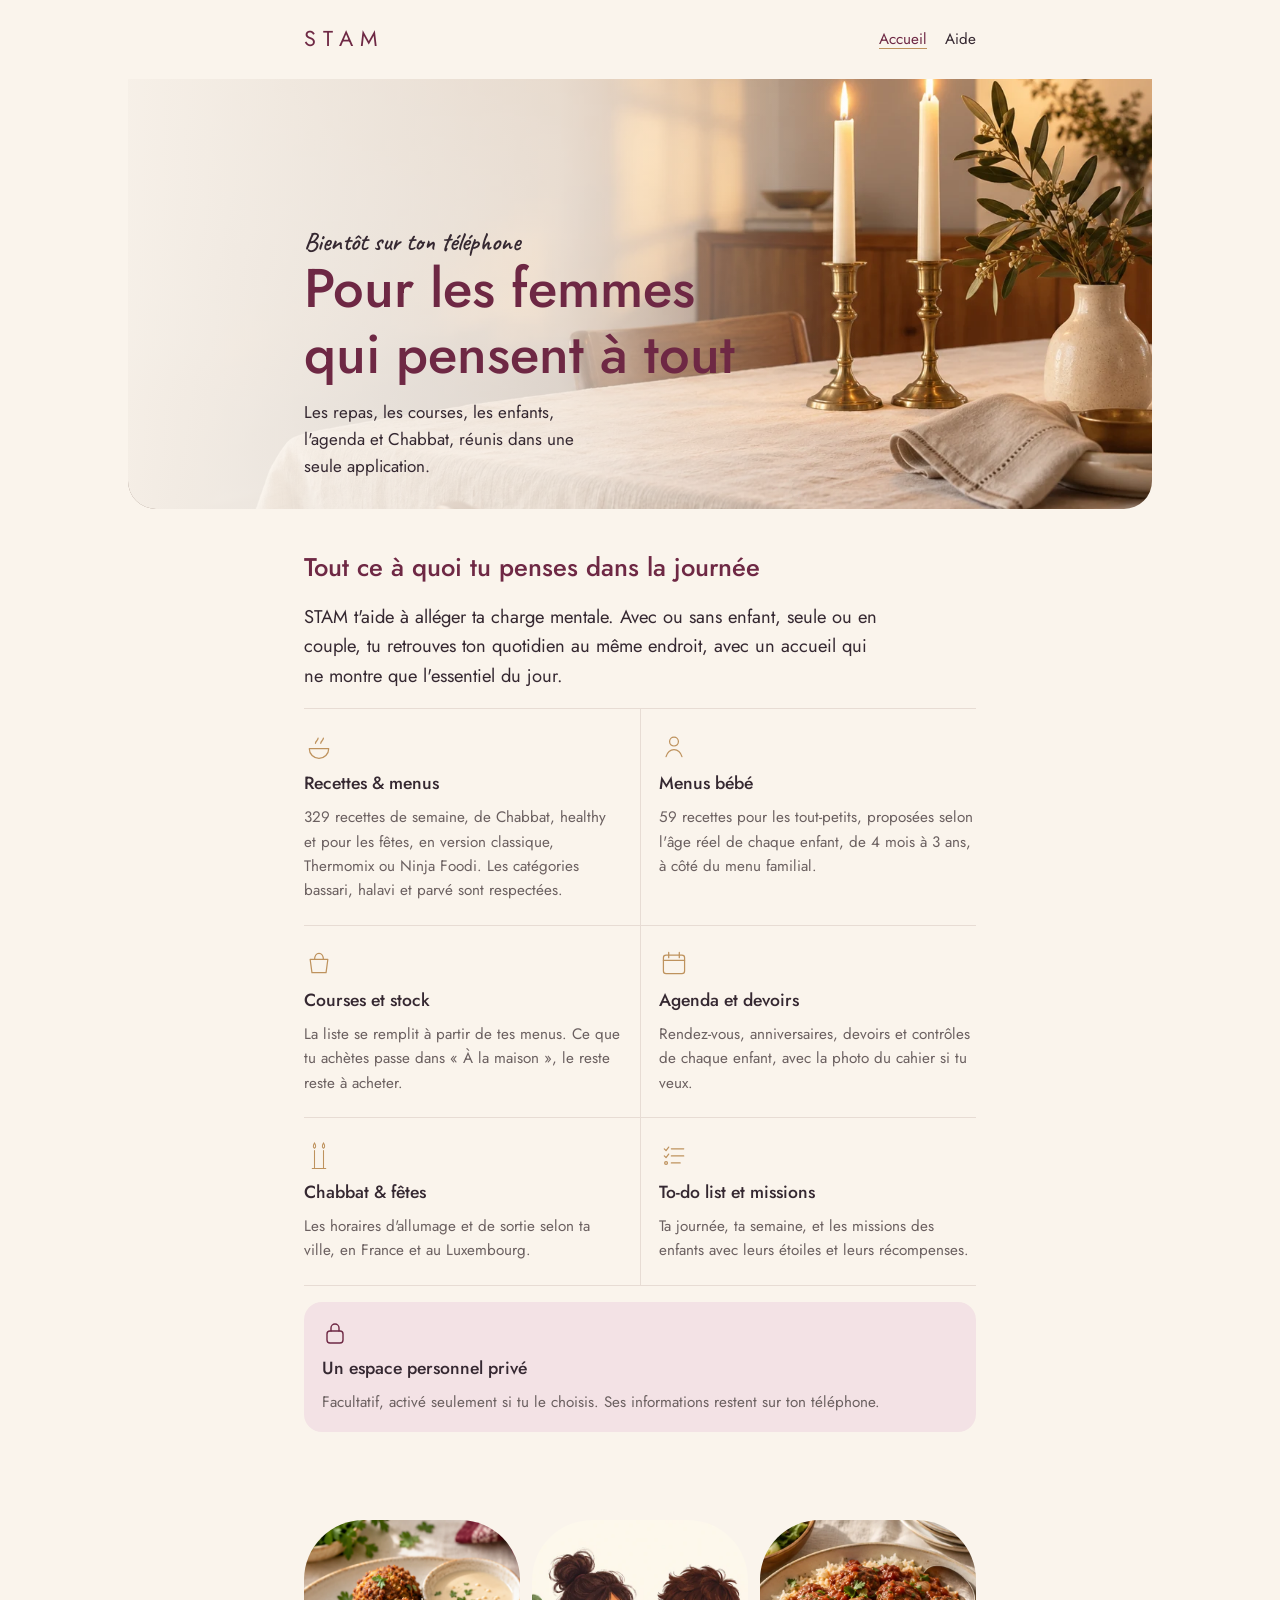
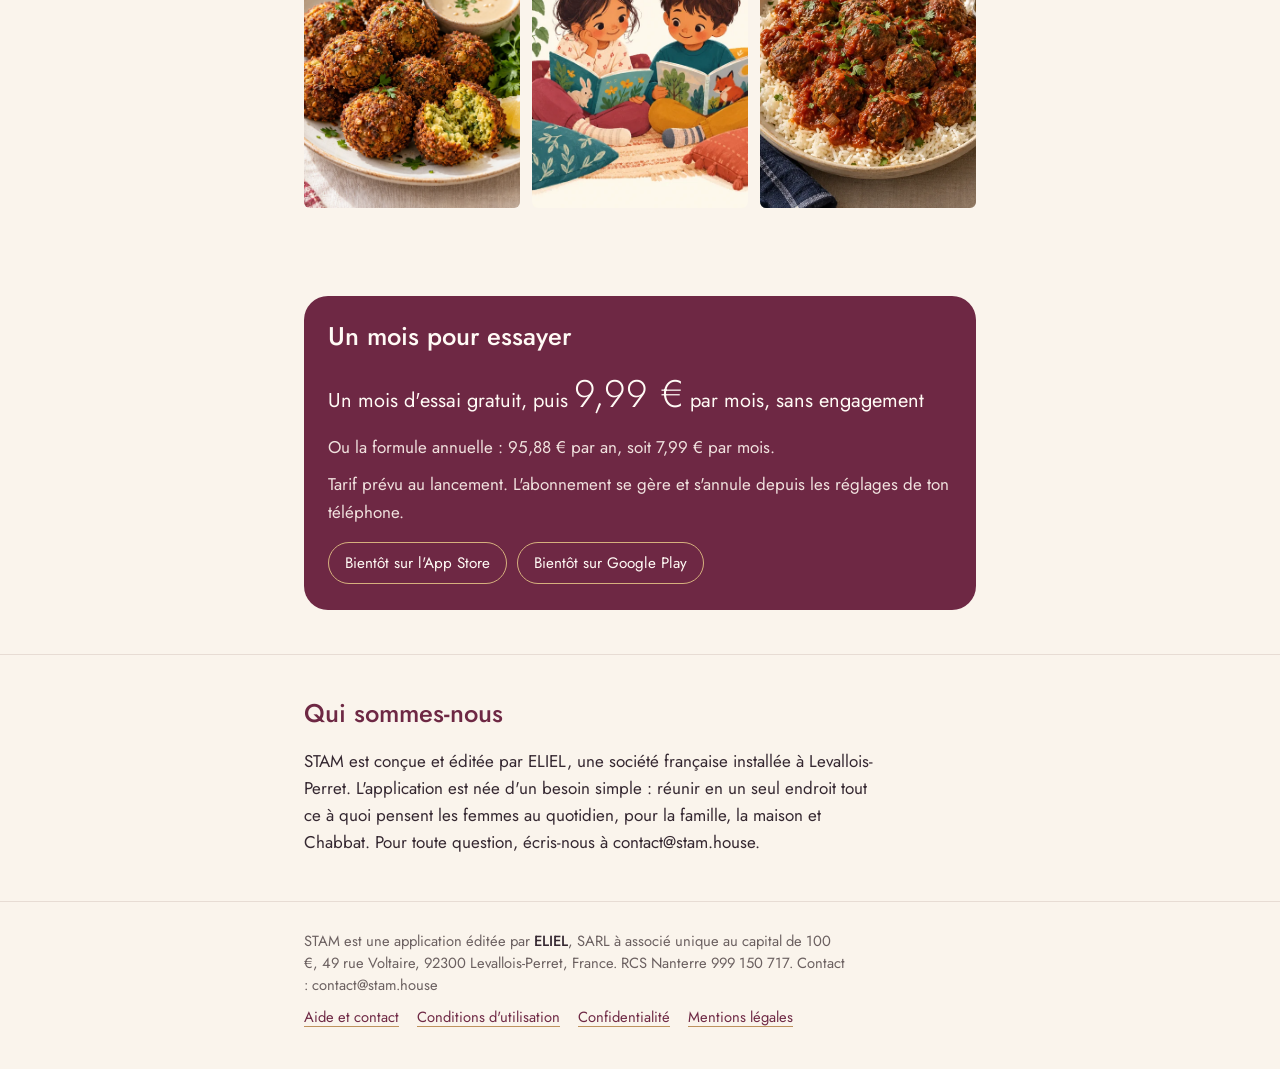
==== commit 39c4b639: "Nouvelle offre : un mois d'essai, 9,99 €/mois ou 95,88 €/an (accueil, aide, conditions) Co-Authored-" ====
--- a/index.html
+++ b/index.html
@@ -90,8 +90,9 @@
 
   <section class="section gouttiere" aria-labelledby="titre-offre">
     <div class="colonne offre">
-      <h2 id="titre-offre">Deux semaines pour essayer</h2>
-      <p class="prix"><strong>7,99 €</strong> par mois pendant 4 mois, puis 9,99 € par mois, après deux semaines d'essai gratuit</p>
+      <h2 id="titre-offre">Un mois pour essayer</h2>
+      <p class="prix">Un mois d'essai gratuit, puis <strong>9,99 €</strong> par mois, sans engagement</p>
+      <p>Ou la formule annuelle : 95,88 € par an, soit 7,99 € par mois.</p>
       <p>Tarif prévu au lancement. L'abonnement se gère et s'annule depuis les réglages de ton téléphone.</p>
       <div class="bientot" aria-label="Disponibilité">
         <span>Bientôt sur l'App Store</span>
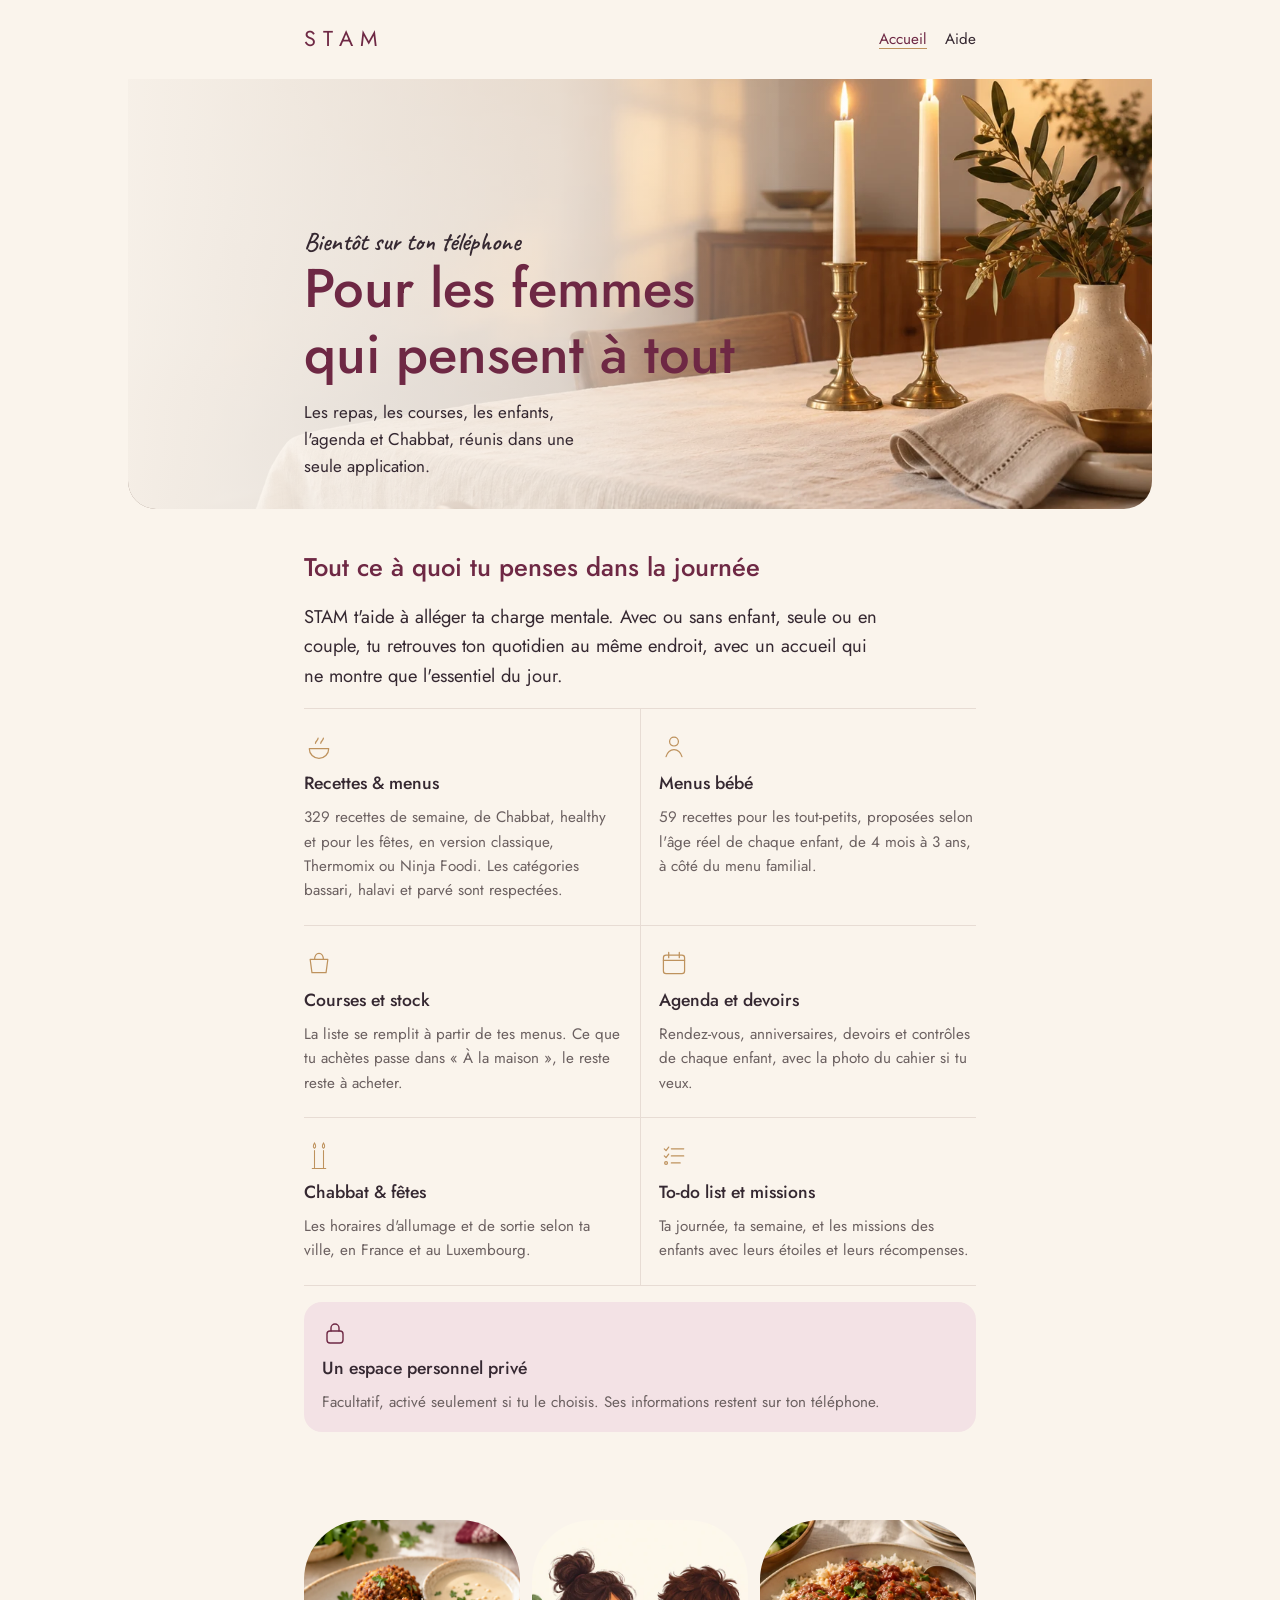
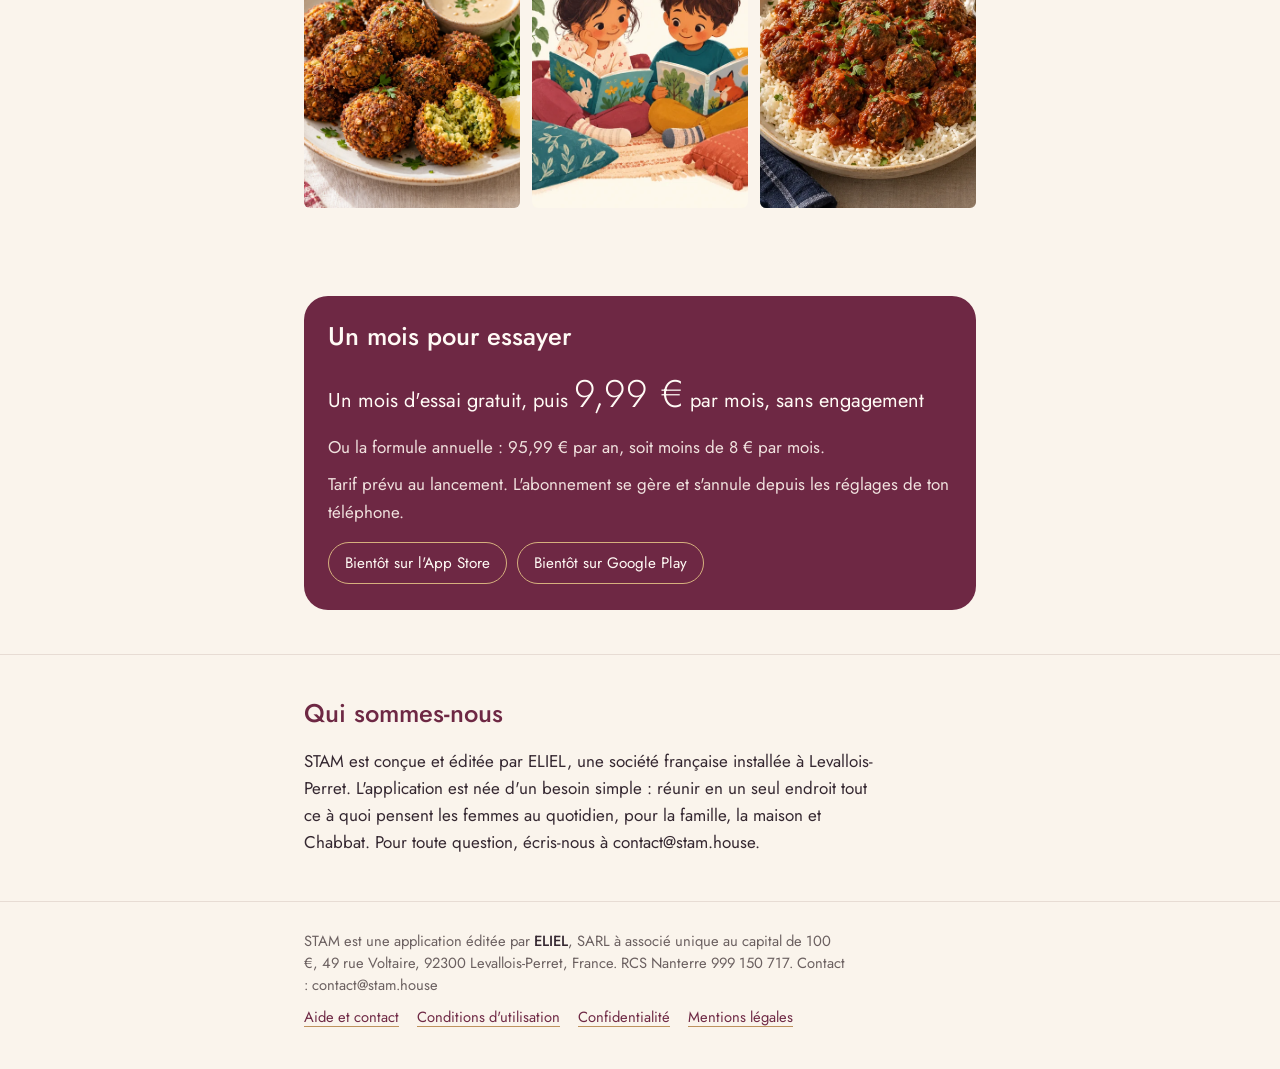
==== commit 282b7a9b: "Formule annuelle à 95,99 € (palier Apple) Co-Authored-By: Claude Opus 5.5 <noreply@anthropic.com> Cl" ====
--- a/index.html
+++ b/index.html
@@ -92,7 +92,7 @@
     <div class="colonne offre">
       <h2 id="titre-offre">Un mois pour essayer</h2>
       <p class="prix">Un mois d'essai gratuit, puis <strong>9,99 €</strong> par mois, sans engagement</p>
-      <p>Ou la formule annuelle : 95,88 € par an, soit 7,99 € par mois.</p>
+      <p>Ou la formule annuelle : 95,99 € par an, soit moins de 8 € par mois.</p>
       <p>Tarif prévu au lancement. L'abonnement se gère et s'annule depuis les réglages de ton téléphone.</p>
       <div class="bientot" aria-label="Disponibilité">
         <span>Bientôt sur l'App Store</span>
